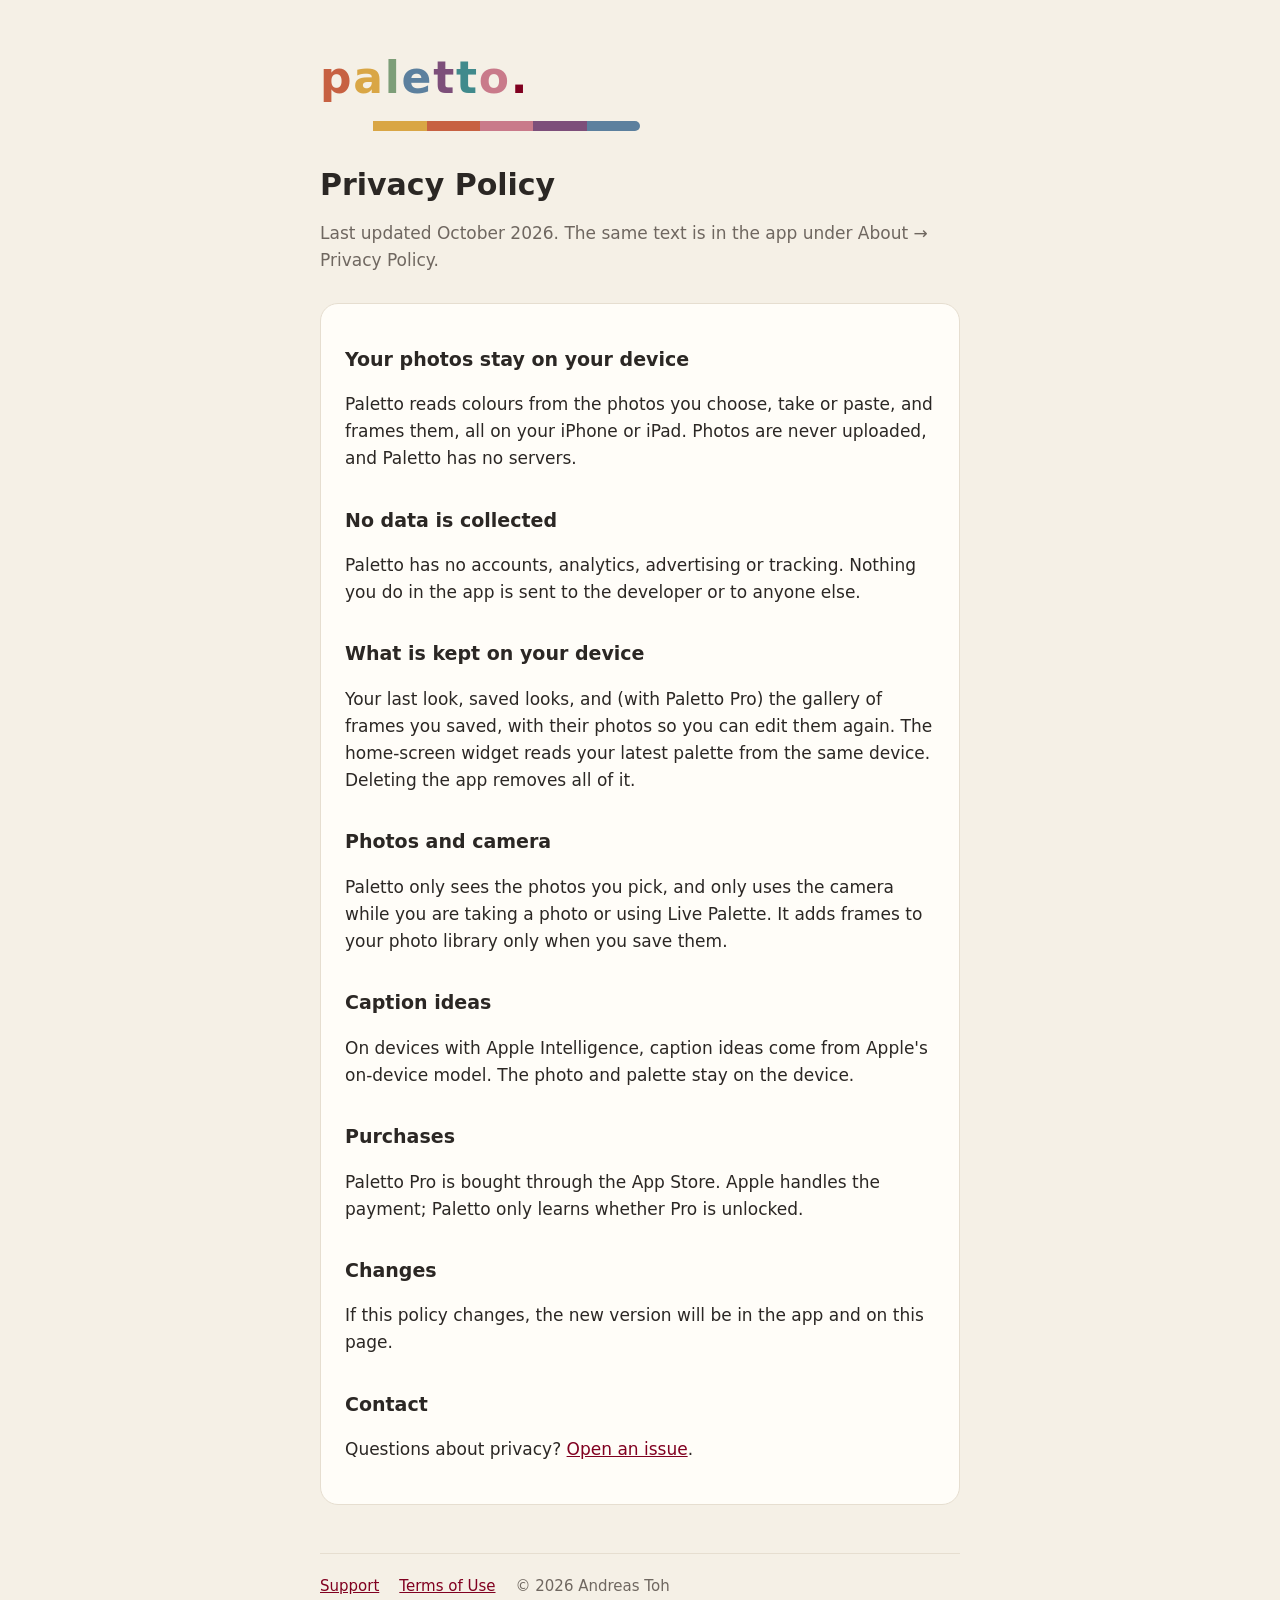
==== privacy.html @ bd47cb4c "Support and privacy pages for Paletto Co-Authored-By: Claude Opus 5.5 <noreply@anthropic.com>" ====
<!doctype html>
<html lang="en">
<head>
  <meta charset="utf-8">
  <meta name="viewport" content="width=device-width, initial-scale=1">
  <title>Paletto Privacy Policy</title>
  <meta name="description" content="Paletto collects no data. Your photos stay on your device.">
  <link rel="stylesheet" href="style.css">
</head>
<body>
<main>
  <a class="wordmark" href="./" aria-label="paletto."><span>p</span><span>a</span><span>l</span><span>e</span><span>t</span><span>t</span><span>o</span><span>.</span></a>
  <div class="strip" aria-hidden="true">
    <i style="background:#f5f0e6"></i><i style="background:var(--ochre)"></i><i style="background:var(--terracotta)"></i><i style="background:var(--rose)"></i><i style="background:var(--plum)"></i><i style="background:var(--slate)"></i>
  </div>

  <h1>Privacy Policy</h1>
  <p class="muted">Last updated October 2026. The same text is in the app under About → Privacy Policy.</p>

  <div class="card">
    <h2>Your photos stay on your device</h2>
    <p>Paletto reads colours from the photos you choose, take or paste, and frames them, all on your iPhone or iPad. Photos are never uploaded, and Paletto has no servers.</p>

    <h2>No data is collected</h2>
    <p>Paletto has no accounts, analytics, advertising or tracking. Nothing you do in the app is sent to the developer or to anyone else.</p>

    <h2>What is kept on your device</h2>
    <p>Your last look, saved looks, and (with Paletto Pro) the gallery of frames you saved, with their photos so you can edit them again. The home-screen widget reads your latest palette from the same device. Deleting the app removes all of it.</p>

    <h2>Photos and camera</h2>
    <p>Paletto only sees the photos you pick, and only uses the camera while you are taking a photo or using Live Palette. It adds frames to your photo library only when you save them.</p>

    <h2>Caption ideas</h2>
    <p>On devices with Apple Intelligence, caption ideas come from Apple's on-device model. The photo and palette stay on the device.</p>

    <h2>Purchases</h2>
    <p>Paletto Pro is bought through the App Store. Apple handles the payment; Paletto only learns whether Pro is unlocked.</p>

    <h2>Changes</h2>
    <p>If this policy changes, the new version will be in the app and on this page.</p>

    <h2>Contact</h2>
    <p>Questions about privacy? <a href="https://github.com/andreastoh/paletto-site/issues/new">Open an issue</a>.</p>
  </div>

  <nav>
    <a href="./">Support</a>
    <a href="https://www.apple.com/legal/internet-services/itunes/dev/stdeula/">Terms of Use</a>
    <span class="muted">© 2026 Andreas Toh</span>
  </nav>
</main>
</body>
</html>
---- style.css ----
:root {
  --bg: #f5f0e6;
  --card: #fffdf8;
  --text: #2b2724;
  --muted: #6f6760;
  --accent: #800020;
  --rule: #e6ded0;
  --terracotta: #c76142;
  --ochre: #d9a645;
  --sage: #7d9e78;
  --slate: #5c809e;
  --plum: #7d4f7a;
  --teal: #408a8c;
  --rose: #c97a8a;
}

@media (prefers-color-scheme: dark) {
  :root {
    --bg: #1c1a18;
    --card: #262320;
    --text: #f2ede4;
    --muted: #b3aa9e;
    --accent: #cd5767;
    --rule: #3a3530;
  }
}

* { box-sizing: border-box; }

body {
  margin: 0;
  background: var(--bg);
  color: var(--text);
  font: 17px/1.6 -apple-system, BlinkMacSystemFont, "Segoe UI", system-ui, sans-serif;
  -webkit-font-smoothing: antialiased;
}

main {
  max-width: 680px;
  margin: 0 auto;
  padding: 56px 20px 72px;
}

.wordmark {
  font: 700 44px/1 ui-rounded, "SF Pro Rounded", -apple-system, system-ui, sans-serif;
  letter-spacing: 0.04em;
  text-decoration: none;
  display: inline-block;
}
.wordmark span:nth-child(1) { color: var(--terracotta); }
.wordmark span:nth-child(2) { color: var(--ochre); }
.wordmark span:nth-child(3) { color: var(--sage); }
.wordmark span:nth-child(4) { color: var(--slate); }
.wordmark span:nth-child(5) { color: var(--plum); }
.wordmark span:nth-child(6) { color: var(--teal); }
.wordmark span:nth-child(7) { color: var(--rose); }
.wordmark span:nth-child(8) { color: var(--accent); }

.strip {
  display: flex;
  height: 10px;
  border-radius: 5px;
  overflow: hidden;
  margin: 20px 0 36px;
  max-width: 320px;
}
.strip i { flex: 1; }

.tagline {
  color: var(--muted);
  font-size: 20px;
  margin: 12px 0 0;
}

h1 { font-size: 30px; line-height: 1.2; margin: 0 0 8px; }
h2 { font-size: 19px; margin: 32px 0 6px; }
p, li { color: var(--text); }
.muted { color: var(--muted); }

a { color: var(--accent); }

.card {
  background: var(--card);
  border: 1px solid var(--rule);
  border-radius: 18px;
  padding: 8px 24px 24px;
  margin-top: 28px;
}

nav {
  margin-top: 48px;
  padding-top: 20px;
  border-top: 1px solid var(--rule);
  display: flex;
  gap: 20px;
  flex-wrap: wrap;
  font-size: 15px;
}

.button {
  display: inline-block;
  background: var(--accent);
  color: #fff;
  text-decoration: none;
  font-weight: 600;
  padding: 12px 22px;
  border-radius: 999px;
  margin-top: 8px;
}
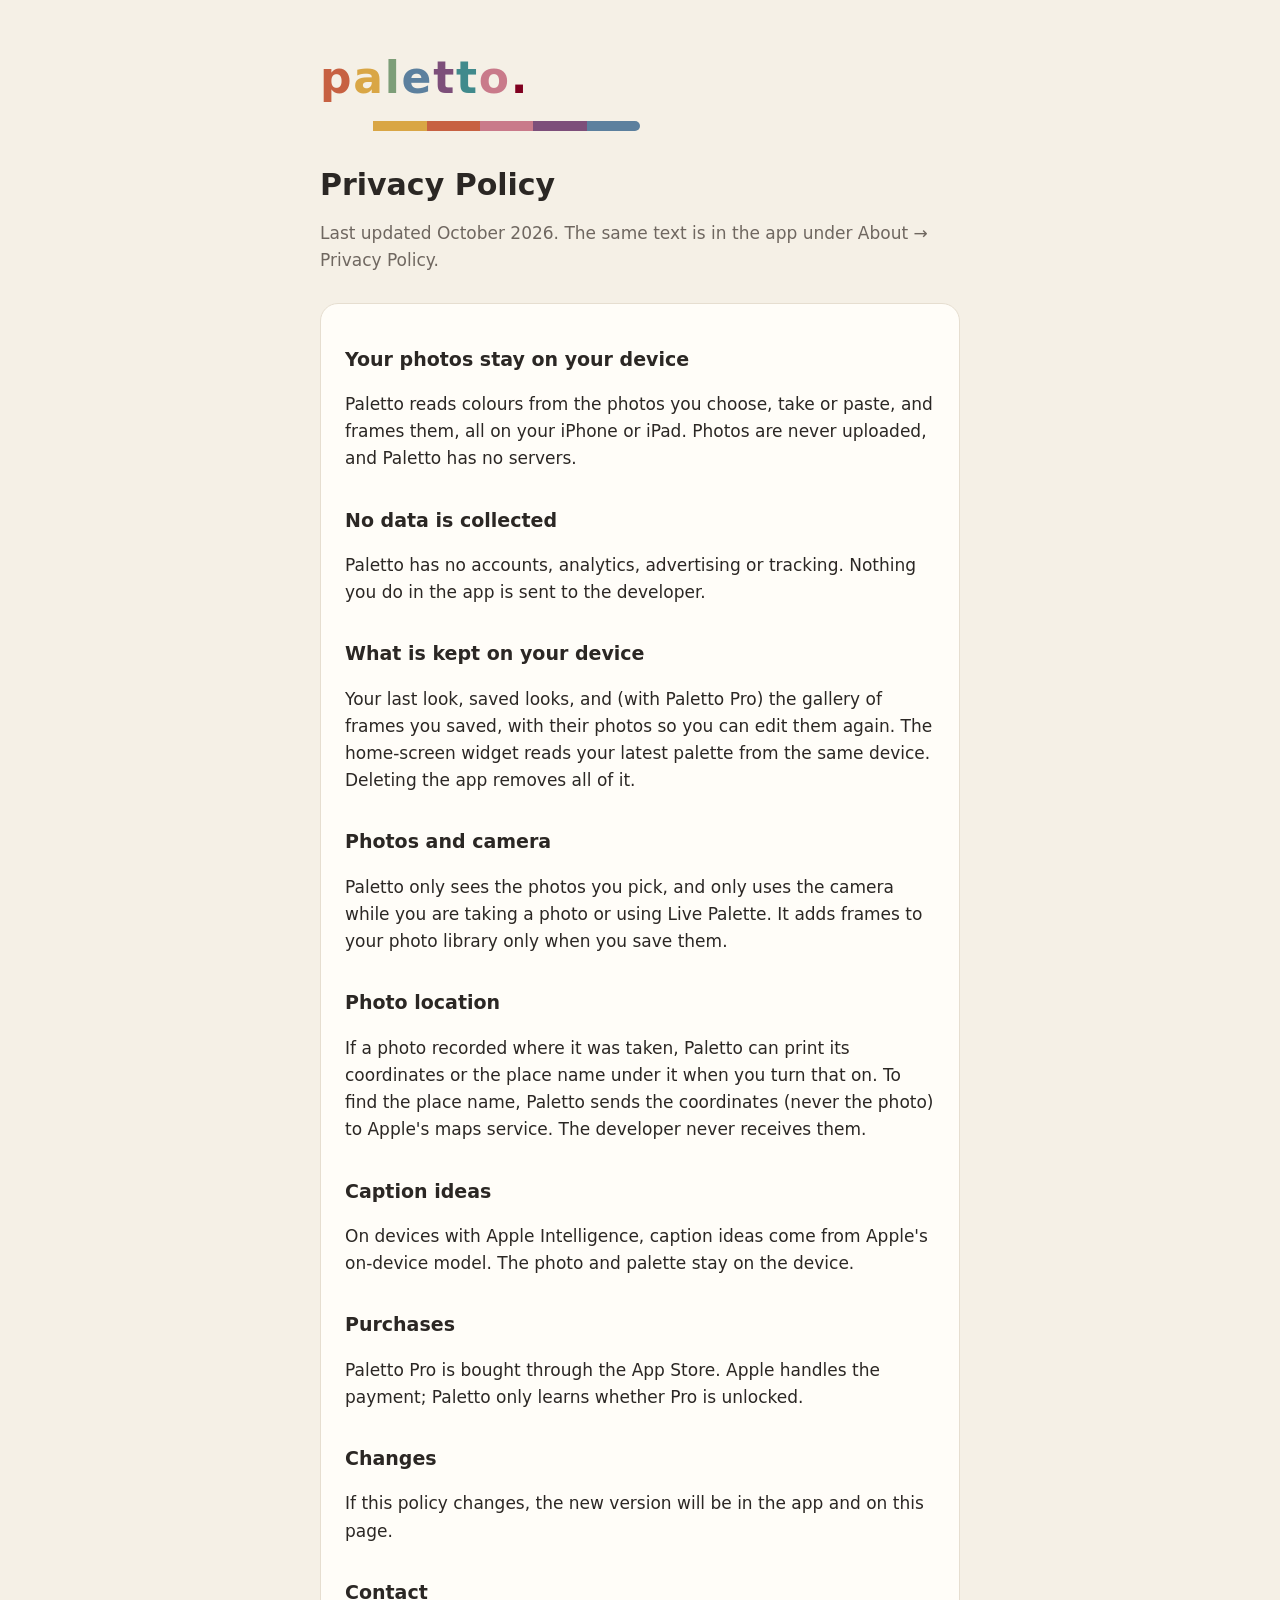
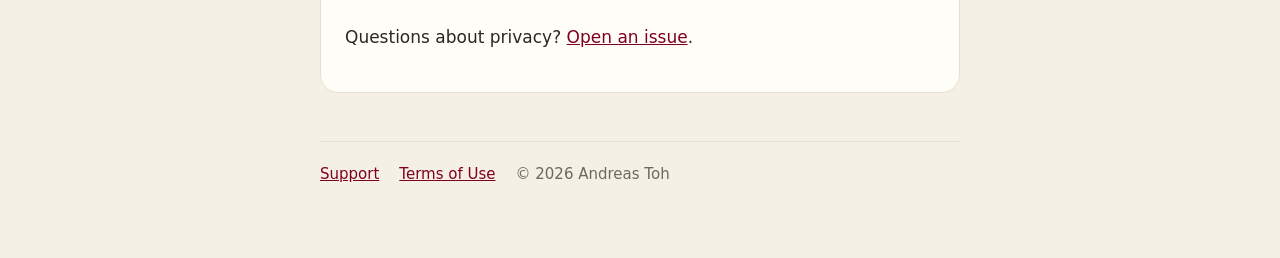
==== commit 26c9935a: "Privacy policy: add the Photo location section Co-Authored-By: Claude Opus 5.5 <noreply@anthropic.co" ====
--- a/privacy.html
+++ b/privacy.html
@@ -22,13 +22,16 @@
     <p>Paletto reads colours from the photos you choose, take or paste, and frames them, all on your iPhone or iPad. Photos are never uploaded, and Paletto has no servers.</p>
 
     <h2>No data is collected</h2>
-    <p>Paletto has no accounts, analytics, advertising or tracking. Nothing you do in the app is sent to the developer or to anyone else.</p>
+    <p>Paletto has no accounts, analytics, advertising or tracking. Nothing you do in the app is sent to the developer.</p>
 
     <h2>What is kept on your device</h2>
     <p>Your last look, saved looks, and (with Paletto Pro) the gallery of frames you saved, with their photos so you can edit them again. The home-screen widget reads your latest palette from the same device. Deleting the app removes all of it.</p>
 
     <h2>Photos and camera</h2>
     <p>Paletto only sees the photos you pick, and only uses the camera while you are taking a photo or using Live Palette. It adds frames to your photo library only when you save them.</p>
+
+    <h2>Photo location</h2>
+    <p>If a photo recorded where it was taken, Paletto can print its coordinates or the place name under it when you turn that on. To find the place name, Paletto sends the coordinates (never the photo) to Apple's maps service. The developer never receives them.</p>
 
     <h2>Caption ideas</h2>
     <p>On devices with Apple Intelligence, caption ideas come from Apple's on-device model. The photo and palette stay on the device.</p>
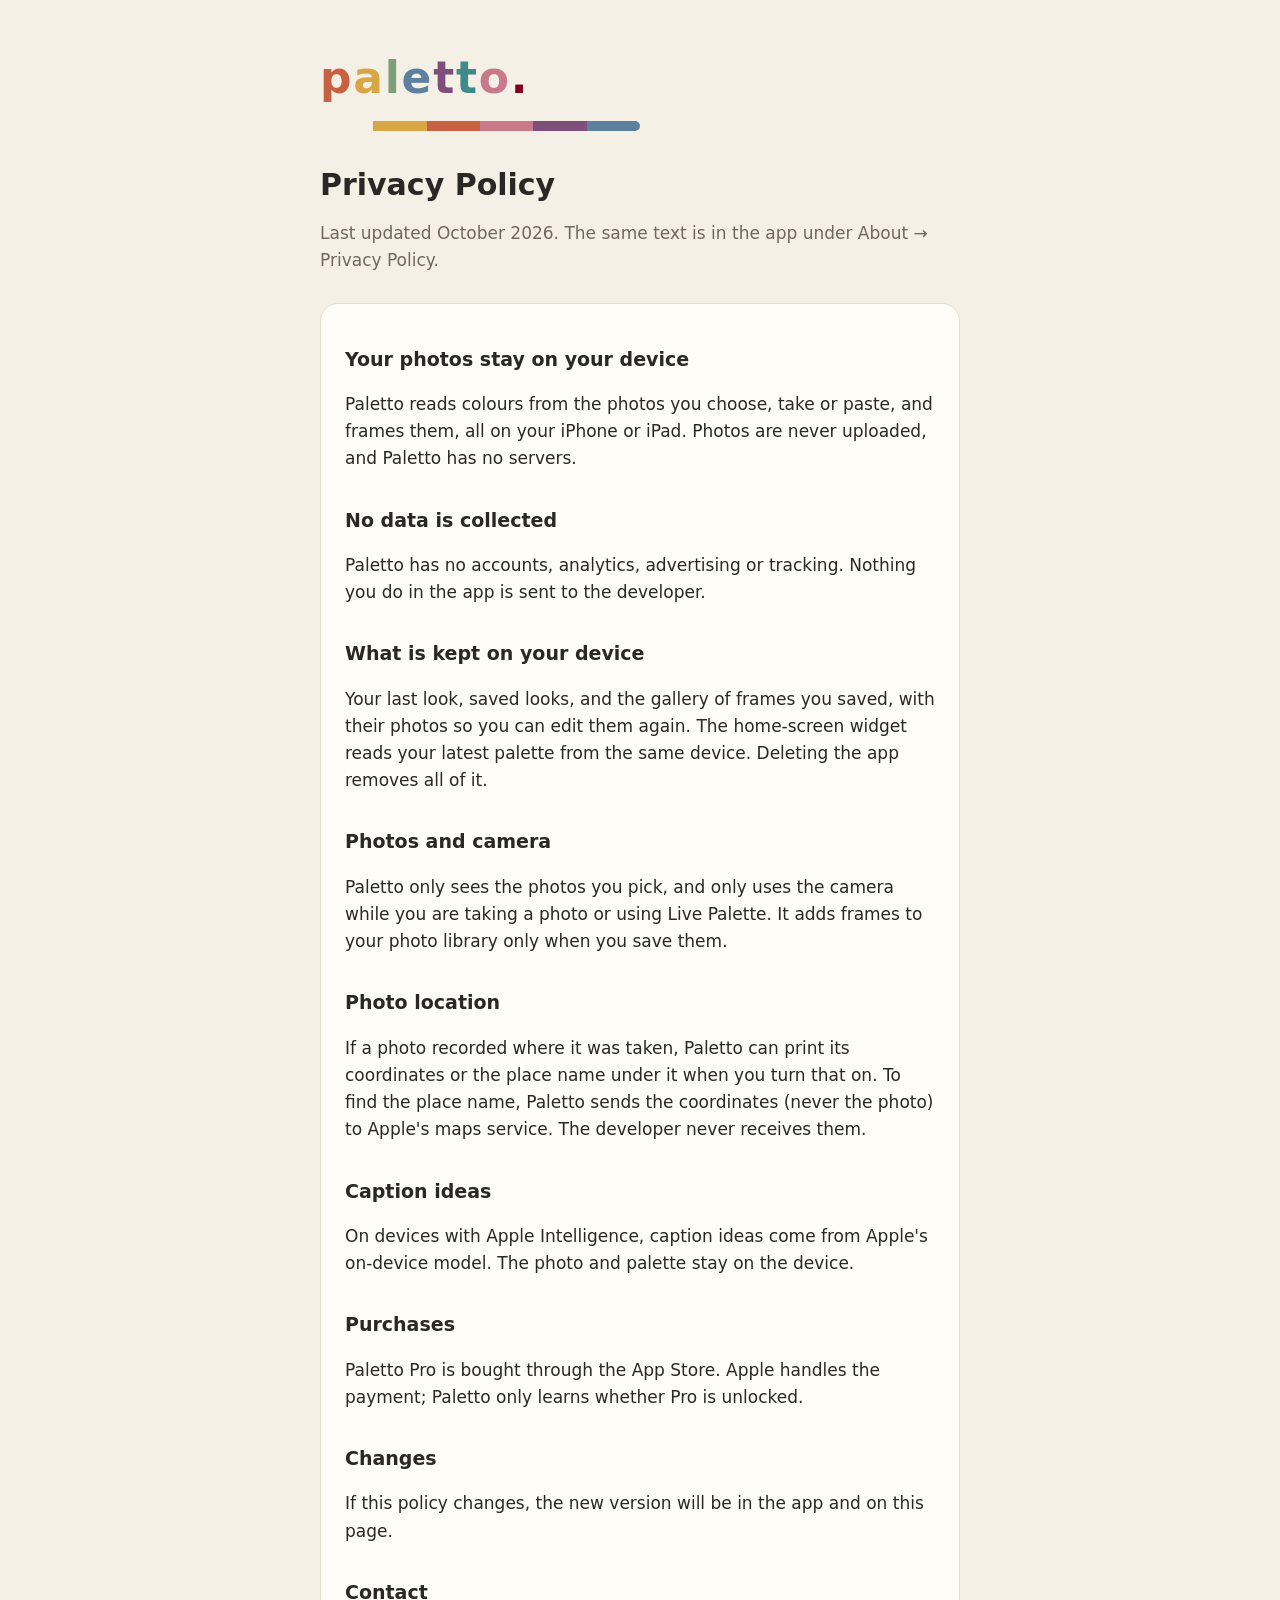
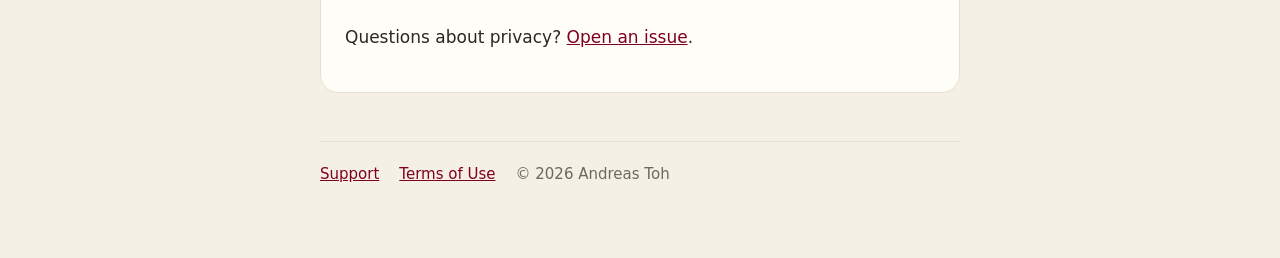
==== commit 88525254: "Privacy policy: the gallery is free Co-Authored-By: Claude Opus 5.5 <noreply@anthropic.com>" ====
--- a/privacy.html
+++ b/privacy.html
@@ -25,7 +25,7 @@
     <p>Paletto has no accounts, analytics, advertising or tracking. Nothing you do in the app is sent to the developer.</p>
 
     <h2>What is kept on your device</h2>
-    <p>Your last look, saved looks, and (with Paletto Pro) the gallery of frames you saved, with their photos so you can edit them again. The home-screen widget reads your latest palette from the same device. Deleting the app removes all of it.</p>
+    <p>Your last look, saved looks, and the gallery of frames you saved, with their photos so you can edit them again. The home-screen widget reads your latest palette from the same device. Deleting the app removes all of it.</p>
 
     <h2>Photos and camera</h2>
     <p>Paletto only sees the photos you pick, and only uses the camera while you are taking a photo or using Live Palette. It adds frames to your photo library only when you save them.</p>
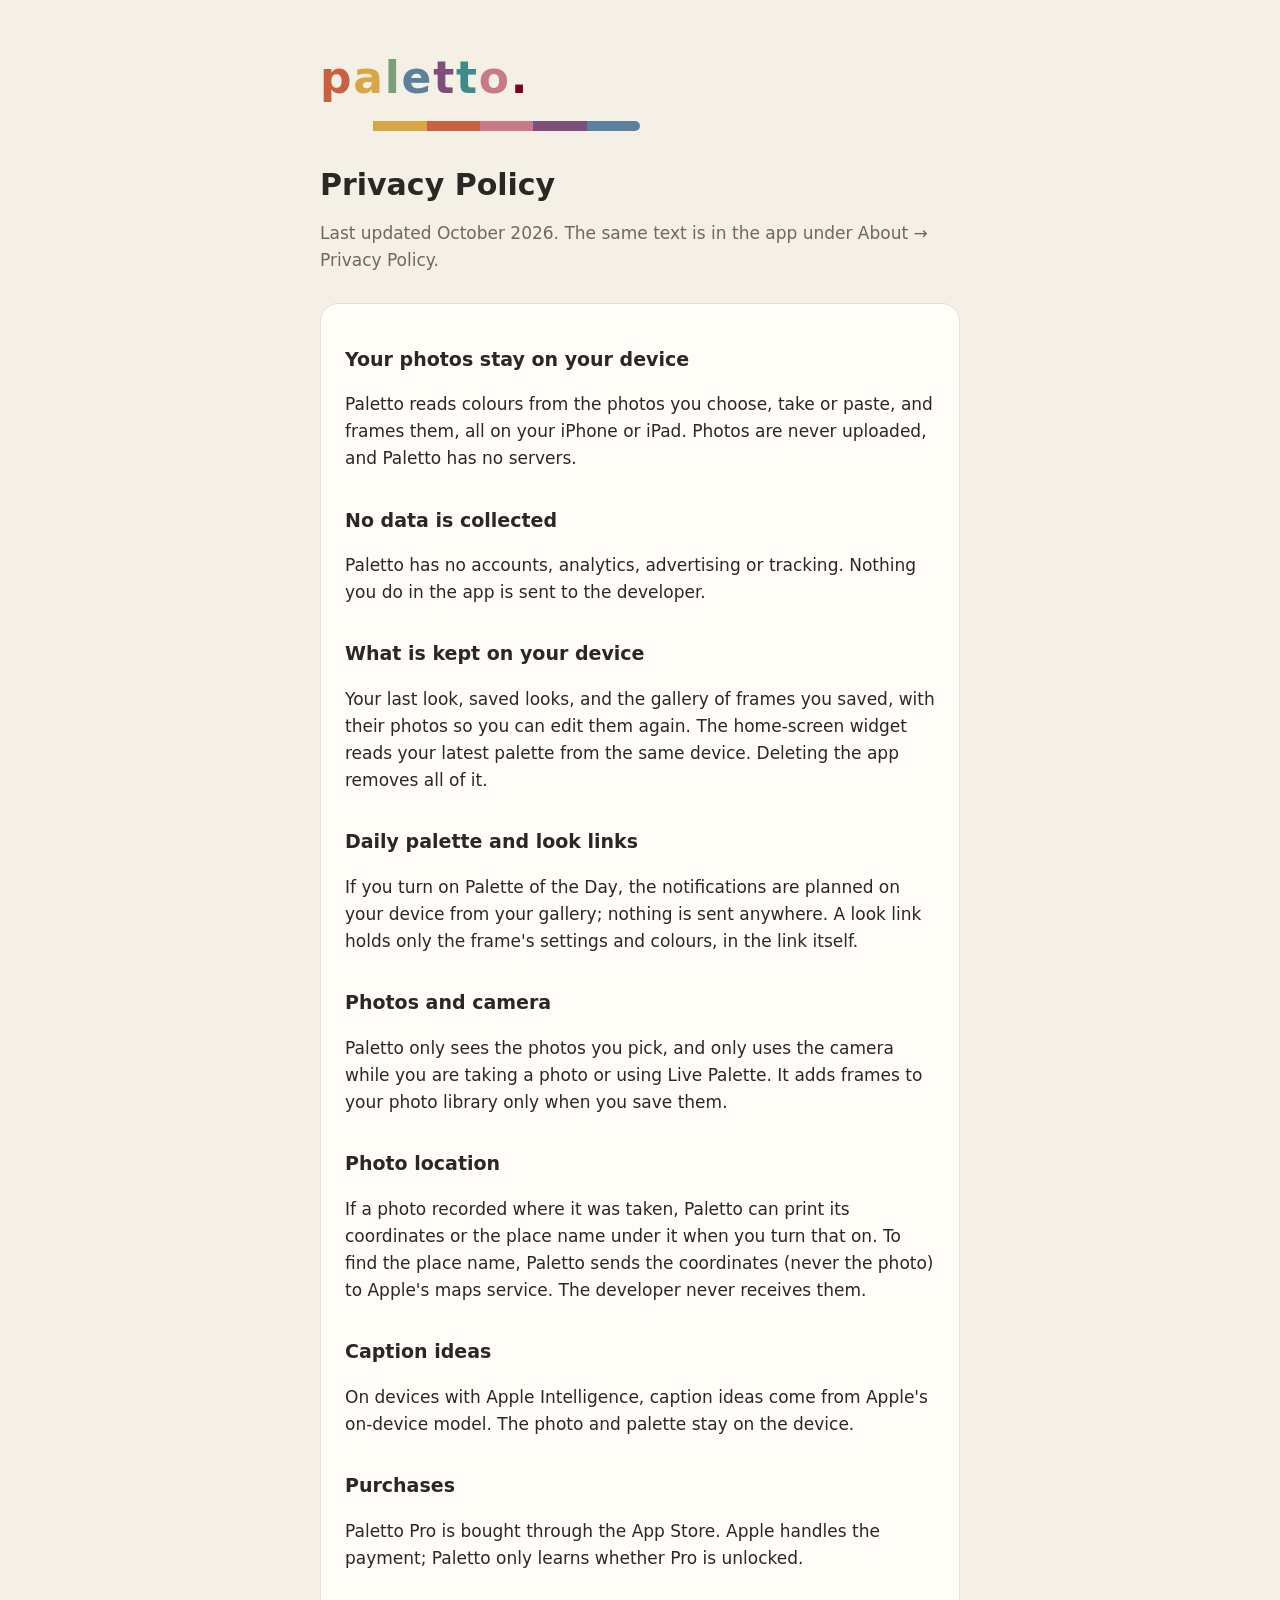
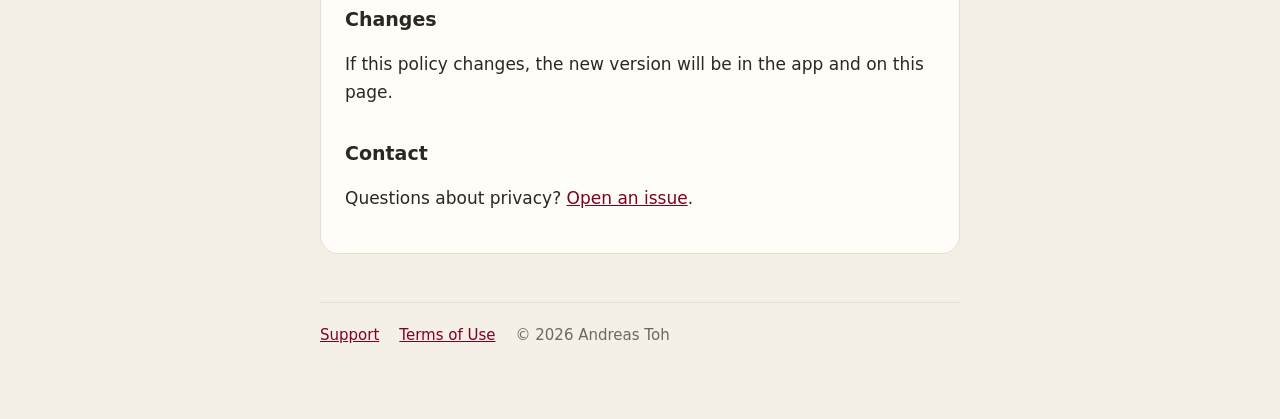
==== commit 1030bfd3: "Look links: look.html, the app-site-association file and the policy update look.html shows a shared " ====
--- a/privacy.html
+++ b/privacy.html
@@ -27,6 +27,9 @@
     <h2>What is kept on your device</h2>
     <p>Your last look, saved looks, and the gallery of frames you saved, with their photos so you can edit them again. The home-screen widget reads your latest palette from the same device. Deleting the app removes all of it.</p>
 
+    <h2>Daily palette and look links</h2>
+    <p>If you turn on Palette of the Day, the notifications are planned on your device from your gallery; nothing is sent anywhere. A look link holds only the frame's settings and colours, in the link itself.</p>
+
     <h2>Photos and camera</h2>
     <p>Paletto only sees the photos you pick, and only uses the camera while you are taking a photo or using Live Palette. It adds frames to your photo library only when you save them.</p>
 
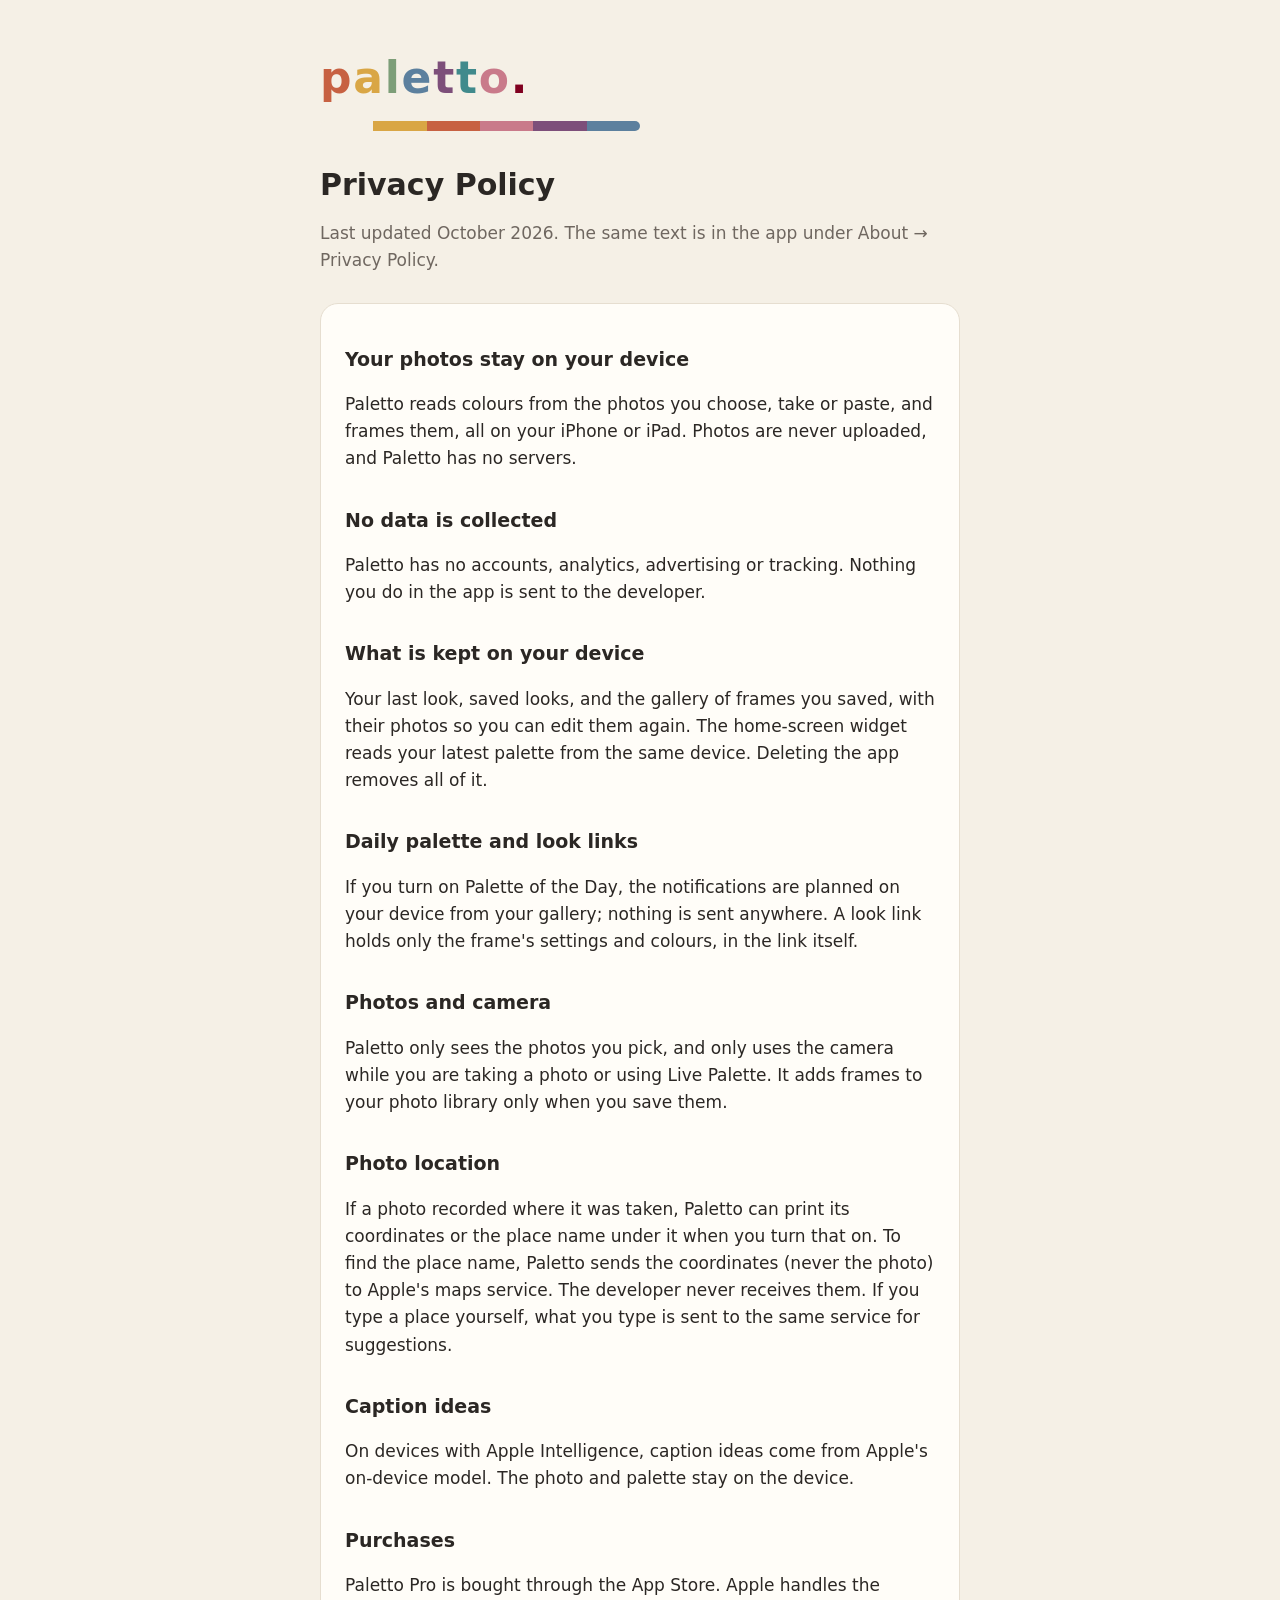
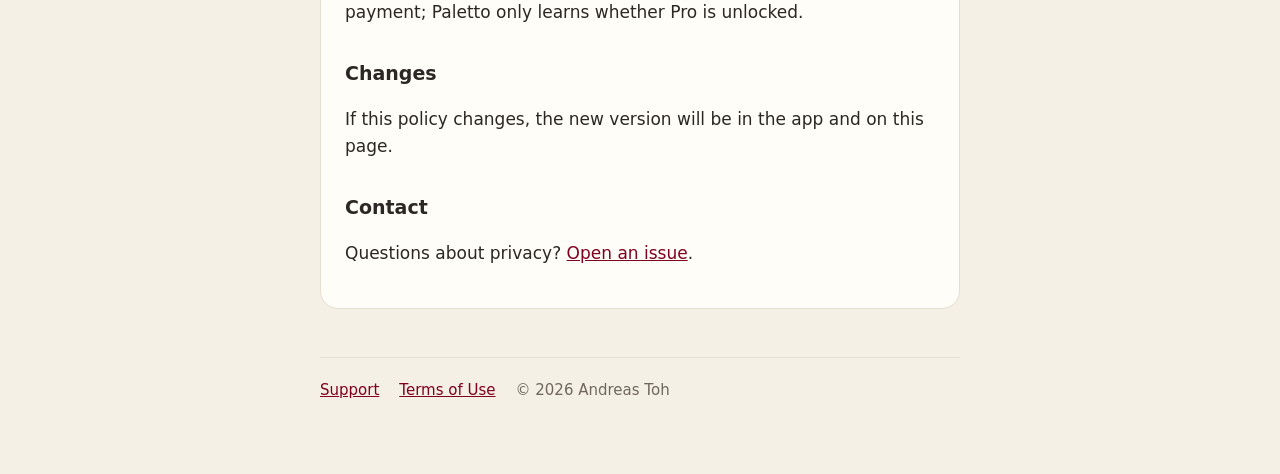
==== commit 4c837d30: "Privacy policy: typed places (Paletto 1.2) Co-Authored-By: Claude Opus 5.5 <noreply@anthropic.com>" ====
--- a/privacy.html
+++ b/privacy.html
@@ -34,7 +34,7 @@
     <p>Paletto only sees the photos you pick, and only uses the camera while you are taking a photo or using Live Palette. It adds frames to your photo library only when you save them.</p>
 
     <h2>Photo location</h2>
-    <p>If a photo recorded where it was taken, Paletto can print its coordinates or the place name under it when you turn that on. To find the place name, Paletto sends the coordinates (never the photo) to Apple's maps service. The developer never receives them.</p>
+    <p>If a photo recorded where it was taken, Paletto can print its coordinates or the place name under it when you turn that on. To find the place name, Paletto sends the coordinates (never the photo) to Apple's maps service. The developer never receives them. If you type a place yourself, what you type is sent to the same service for suggestions.</p>
 
     <h2>Caption ideas</h2>
     <p>On devices with Apple Intelligence, caption ideas come from Apple's on-device model. The photo and palette stay on the device.</p>
